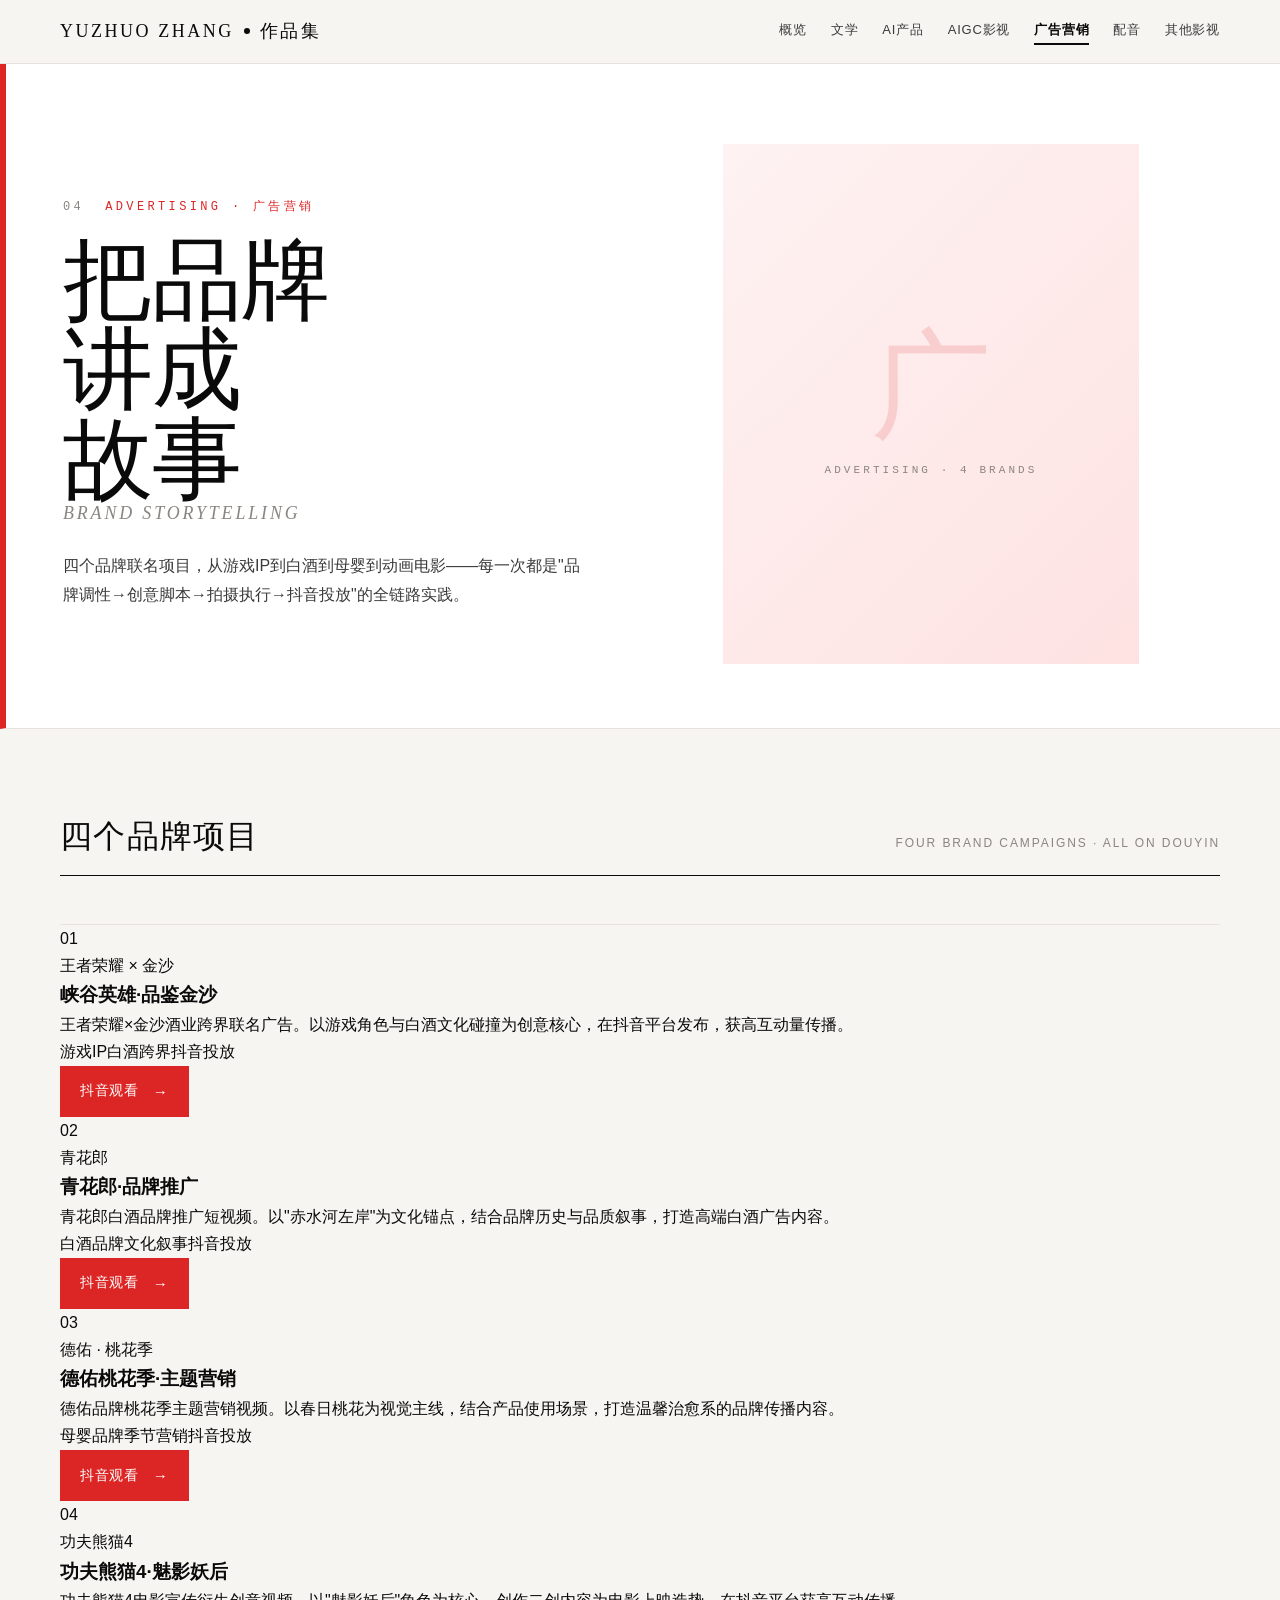
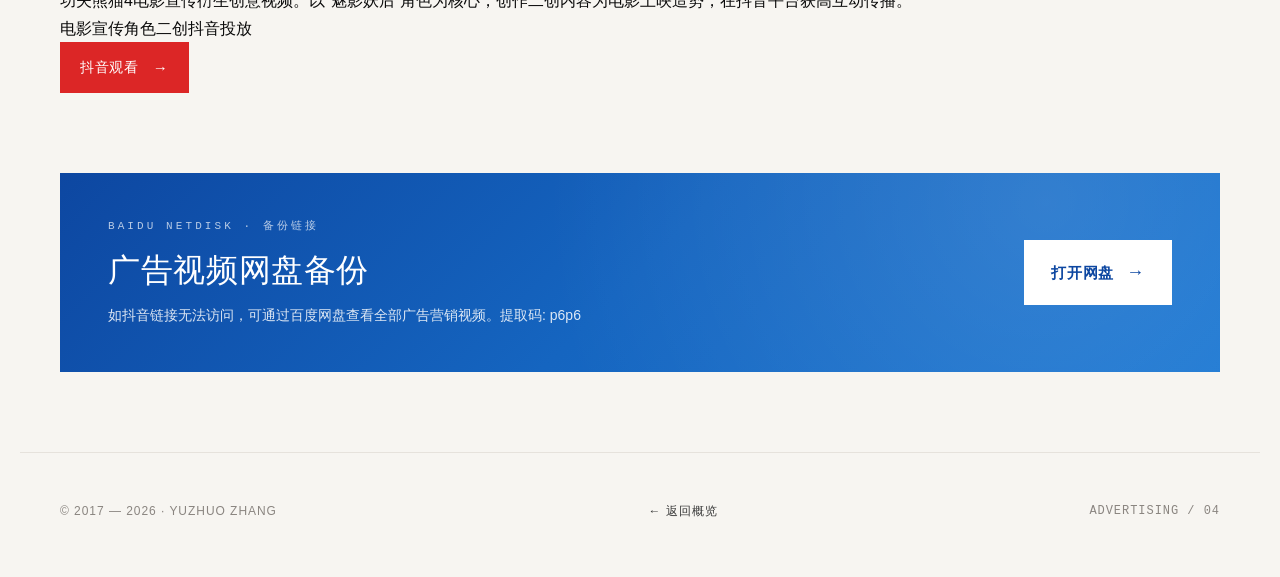
==== advertising.html @ d8e66ccd "重构作品集为纯静态HTML站点 - 替换Next.js项目为7个自包含静态HTML页面 - 新增文学作品页面（线上原缺失） - 新增自媒体矩阵展示（抖音/B站数据） - 所有视频作品链接替换为百度网盘" ====
<!DOCTYPE html>
<html lang="zh-CN">
<head>
<meta charset="UTF-8">
<meta name="viewport" content="width=device-width,initial-scale=1.0">
<title>广告营销 · 张语酌作品集</title>
<link rel="stylesheet" href="css/style.css">
</head>
<body>

<nav class="top">
  <div class="nav-inner">
    <div class="brand">YUZHUO ZHANG<span class="dot"></span>作品集</div>
    <div class="nav-links">
      <a href="index.html">概览</a>
      <a href="literature.html">文学</a>
      <a href="ai-products.html">AI产品</a>
      <a href="aigc-films.html">AIGC影视</a>
      <a href="advertising.html" class="active">广告营销</a>
      <a href="dubbing.html">配音</a>
      <a href="other-films.html">其他影视</a>
    </div>
  </div>
</nav>

<header class="hero sub" style="border-left:6px solid var(--c-ad)">
  <div class="hero-inner">
    <div>
      <div class="hero-cat" style="color:var(--c-ad)"><span style="color:var(--mute)">04</span> &nbsp;ADVERTISING · 广告营销</div>
      <h1>把品牌<br>讲成<br>故事<span class="en">Brand Storytelling</span></h1>
      <p class="sub-text">四个品牌联名项目，从游戏IP到白酒到母婴到动画电影——每一次都是"品牌调性&rarr;创意脚本&rarr;拍摄执行&rarr;抖音投放"的全链路实践。</p>
    </div>
    <div class="hero-visual reveal" style="background:linear-gradient(135deg,#fef2f2,#fee2e2);display:flex;align-items:center;justify-content:center">
      <div style="text-align:center">
        <div style="font-family:var(--serif);font-size:120px;line-height:1;color:rgba(220,38,38,.15);font-weight:400">广</div>
        <div style="font-family:var(--mono);font-size:11px;letter-spacing:.28em;color:var(--mute);margin-top:14px">ADVERTISING · 4 BRANDS</div>
      </div>
    </div>
  </div>
</header>

<section>
  <div class="sec-head reveal"><h2>四个品牌项目</h2><span class="label">Four Brand Campaigns · All on Douyin</span></div>

  <div class="ads">
    <article class="ad-card reveal">
      <div class="ad-num">01</div>
      <div class="ad-brand">王者荣耀 &times; 金沙</div>
      <h3>峡谷英雄·品鉴金沙</h3>
      <p class="desc">王者荣耀×金沙酒业跨界联名广告。以游戏角色与白酒文化碰撞为创意核心，在抖音平台发布，获高互动量传播。</p>
      <div class="tags"><span class="tag">游戏IP</span><span class="tag">白酒跨界</span><span class="tag">抖音投放</span></div>
      <a class="btn-watch" style="background:var(--c-ad)" href="https://v.douyin.com/lTHdH1zyWJM/" target="_blank" rel="noopener">
        <span>抖音观看</span><span class="arr">&rarr;</span>
      </a>
    </article>

    <article class="ad-card reveal">
      <div class="ad-num">02</div>
      <div class="ad-brand">青花郎</div>
      <h3>青花郎·品牌推广</h3>
      <p class="desc">青花郎白酒品牌推广短视频。以"赤水河左岸"为文化锚点，结合品牌历史与品质叙事，打造高端白酒广告内容。</p>
      <div class="tags"><span class="tag">白酒品牌</span><span class="tag">文化叙事</span><span class="tag">抖音投放</span></div>
      <a class="btn-watch" style="background:var(--c-ad)" href="https://v.douyin.com/PAhCuUpgt7A/" target="_blank" rel="noopener">
        <span>抖音观看</span><span class="arr">&rarr;</span>
      </a>
    </article>

    <article class="ad-card reveal">
      <div class="ad-num">03</div>
      <div class="ad-brand">德佑 · 桃花季</div>
      <h3>德佑桃花季·主题营销</h3>
      <p class="desc">德佑品牌桃花季主题营销视频。以春日桃花为视觉主线，结合产品使用场景，打造温馨治愈系的品牌传播内容。</p>
      <div class="tags"><span class="tag">母婴品牌</span><span class="tag">季节营销</span><span class="tag">抖音投放</span></div>
      <a class="btn-watch" style="background:var(--c-ad)" href="https://v.douyin.com/oVFIqJ6Lesk/" target="_blank" rel="noopener">
        <span>抖音观看</span><span class="arr">&rarr;</span>
      </a>
    </article>

    <article class="ad-card reveal">
      <div class="ad-num">04</div>
      <div class="ad-brand">功夫熊猫4</div>
      <h3>功夫熊猫4·魅影妖后</h3>
      <p class="desc">功夫熊猫4电影宣传衍生创意视频。以"魅影妖后"角色为核心，创作二创内容为电影上映造势，在抖音平台获高互动传播。</p>
      <div class="tags"><span class="tag">电影宣传</span><span class="tag">角色二创</span><span class="tag">抖音投放</span></div>
      <a class="btn-watch" style="background:var(--c-ad)" href="https://v.douyin.com/1RhZTR5iCUc/" target="_blank" rel="noopener">
        <span>抖音观看</span><span class="arr">&rarr;</span>
      </a>
    </article>
  </div>
</section>

<section style="padding-top:0">
  <div class="netdisk-card reveal">
    <div class="nd-info">
      <div class="nd-eyebrow">BAIDU NETDISK · 备份链接</div>
      <h3>广告视频网盘备份</h3>
      <p>如抖音链接无法访问，可通过百度网盘查看全部广告营销视频。提取码: p6p6</p>
    </div>
    <div class="nd-actions">
      <a class="btn-netdisk" href="https://pan.baidu.com/s/15EOF1JKsjCaMnwmV0i0VhA?pwd=p6p6" target="_blank" rel="noopener">
        <span>打开网盘</span><span class="arr">&rarr;</span>
      </a>
    </div>
  </div>
</section>

<footer>
  <div>&copy; 2017 — 2026 · YUZHUO ZHANG</div>
  <a class="back" href="index.html">&larr; 返回概览</a>
  <div class="r">ADVERTISING / 04</div>
</footer>

<script src="js/main.js"></script>
</body>
</html>
---- css/style.css ----
:root{
  --ink:#0a0a0a;--ink-soft:#3a3a3a;--mute:#8a8580;--line:#e6e2dc;--bg:#f7f5f1;--paper:#ffffff;
  --serif:"Songti SC","STSongti-SC-Regular","Songti TC","Noto Serif CJK SC",Georgia,"Times New Roman",serif;
  --sans:-apple-system,BlinkMacSystemFont,"PingFang SC","Helvetica Neue","Microsoft YaHei",sans-serif;
  --mono:"SF Mono",ui-monospace,Menlo,Consolas,monospace;
  --c-lit:#b4452f;--c-ai:#1d4ed8;--c-aigc:#7c3aed;--c-ad:#dc2626;--c-dub:#ea580c;--c-other:#0f766e;
  --netdisk:#1565c0;
}
*{margin:0;padding:0;box-sizing:border-box}
html{scroll-behavior:smooth}
body{font-family:var(--sans);background:var(--bg);color:var(--ink);line-height:1.7;-webkit-font-smoothing:antialiased;overflow-x:hidden}
img{display:block;max-width:100%;height:auto}
a{color:inherit;text-decoration:none;transition:opacity .2s}
a:hover{opacity:.75}
::selection{background:var(--ink);color:var(--bg)}

/* NAV */
nav.top{position:sticky;top:0;z-index:50;background:rgba(247,245,241,.92);backdrop-filter:saturate(160%) blur(14px);-webkit-backdrop-filter:saturate(160%) blur(14px);border-bottom:1px solid var(--line)}
.nav-inner{max-width:1240px;margin:0 auto;padding:16px 40px;display:flex;align-items:center;justify-content:space-between}
.brand{font-family:var(--serif);font-size:18px;letter-spacing:.14em;white-space:nowrap}
.brand .dot{display:inline-block;width:6px;height:6px;background:var(--ink);border-radius:50%;margin:0 10px 3px;vertical-align:middle}
.nav-links{display:flex;gap:24px}
.nav-links a{font-size:13px;letter-spacing:.06em;color:var(--ink-soft);transition:color .25s;position:relative;padding-bottom:2px}
.nav-links a:hover{color:var(--ink);opacity:1}
.nav-links a.active{color:var(--ink);font-weight:600}
.nav-links a.active::after{content:"";position:absolute;bottom:-2px;left:0;right:0;height:2px;background:var(--ink)}

/* HERO */
.hero{position:relative;border-bottom:1px solid var(--line);overflow:hidden}
.hero-inner{max-width:1240px;margin:0 auto;padding:100px 40px 90px;display:grid;grid-template-columns:1.2fr 1fr;gap:60px;align-items:end}
.hero-title{font-family:var(--serif);font-weight:400;font-size:clamp(56px,8vw,128px);line-height:.95;letter-spacing:-.01em;color:var(--ink)}
.hero-title .en{display:block;font-family:Georgia,serif;font-style:italic;font-weight:300;font-size:.22em;letter-spacing:.14em;color:var(--mute);margin-bottom:24px;text-transform:uppercase}
.hero-meta{font-size:14px;color:var(--ink-soft);border-top:1px solid var(--ink);padding-top:20px}
.hero-meta .row{display:flex;justify-content:space-between;padding:8px 0;border-bottom:1px solid var(--line)}
.hero-meta .row span:first-child{color:var(--mute);letter-spacing:.1em;font-size:12px;text-transform:uppercase}
.hero-meta .row span:last-child{font-family:var(--mono);font-size:13px}

/* Sub-page hero */
.hero.sub{background:var(--paper)}
.hero.sub .hero-inner{padding:80px 40px 64px;align-items:center}
.hero-cat{font-family:var(--mono);font-size:12px;letter-spacing:.28em;margin-bottom:18px;text-transform:uppercase}
.hero.sub h1{font-family:var(--serif);font-weight:400;font-size:clamp(48px,7vw,108px);line-height:1;letter-spacing:-.01em}
.hero.sub h1 .en{display:block;font-family:Georgia,serif;font-style:italic;font-weight:300;font-size:.2em;letter-spacing:.16em;color:var(--mute);margin-bottom:28px;text-transform:uppercase}
.hero.sub .sub-text{margin-top:20px;max-width:520px;font-size:16px;color:var(--ink-soft);line-height:1.85}
.hero-visual{position:relative;overflow:hidden;background:#000;aspect-ratio:4/5;max-height:520px}
.hero-visual img{width:100%;height:100%;object-fit:cover}

/* SECTION */
section{max-width:1240px;margin:0 auto;padding:80px 40px}
.sec-head{display:flex;align-items:baseline;justify-content:space-between;border-bottom:1px solid var(--ink);padding-bottom:12px;margin-bottom:48px}
.sec-head h2{font-family:var(--serif);font-size:32px;font-weight:400;letter-spacing:.04em}
.sec-head .label{font-size:12px;letter-spacing:.16em;color:var(--mute);text-transform:uppercase}

/* TILES */
.tiles{display:grid;grid-template-columns:repeat(3,1fr);gap:28px}
.tile{position:relative;display:block;overflow:hidden;background:var(--paper);border:1px solid var(--line);transition:transform .4s cubic-bezier(.2,.7,.2,1),box-shadow .4s}
.tile:hover{transform:translateY(-5px);box-shadow:0 16px 40px -16px rgba(0,0,0,.15);opacity:1}
.tile .thumb{aspect-ratio:4/5;overflow:hidden;background:#eee;position:relative}
.tile .thumb img{width:100%;height:100%;object-fit:cover;transition:transform .6s cubic-bezier(.2,.7,.2,1)}
.tile:hover .thumb img{transform:scale(1.05)}
.tile .thumb.typo{display:flex;align-items:center;justify-content:center}
.tile .thumb.typo .glyph{font-family:var(--serif);font-size:160px;line-height:1;color:rgba(0,0,0,.06);position:absolute;font-weight:400}
.tile .info{padding:22px 20px 24px}
.tile .num{font-family:var(--mono);font-size:11px;letter-spacing:.18em;color:var(--mute);margin-bottom:12px}
.tile h3{font-family:var(--serif);font-size:24px;font-weight:400;margin-bottom:6px;letter-spacing:.03em}
.tile .sub-text{font-size:13px;color:var(--ink-soft)}
.tile .arrow{position:absolute;bottom:18px;right:18px;font-size:20px;color:var(--ink);opacity:0;transform:translateX(-6px);transition:all .3s}
.tile:hover .arrow{opacity:1;transform:translateX(0)}
.tile[data-c="lit"] .info{border-top:2px solid var(--c-lit)}
.tile[data-c="ai"] .info{border-top:2px solid var(--c-ai)}
.tile[data-c="aigc"] .info{border-top:2px solid var(--c-aigc)}
.tile[data-c="ad"] .info{border-top:2px solid var(--c-ad)}
.tile[data-c="dub"] .info{border-top:2px solid var(--c-dub)}
.tile[data-c="other"] .info{border-top:2px solid var(--c-other)}
.tile[data-c="lit"] .num{color:var(--c-lit)}
.tile[data-c="ai"] .num{color:var(--c-ai)}
.tile[data-c="aigc"] .num{color:var(--c-aigc)}
.tile[data-c="ad"] .num{color:var(--c-ad)}
.tile[data-c="dub"] .num{color:var(--c-dub)}
.tile[data-c="other"] .num{color:var(--c-other)}

/* LINKS BAR */
.links-bar{border-top:1px solid var(--line);border-bottom:1px solid var(--line);background:var(--paper)}
.links-inner{max-width:1240px;margin:0 auto;padding:36px 40px;display:grid;grid-template-columns:repeat(2,1fr);gap:4px 48px}
.lk{display:flex;align-items:center;justify-content:space-between;padding:12px 0;border-bottom:1px solid var(--line);font-family:var(--mono);font-size:12px;color:var(--ink-soft);transition:color .2s}
.lk:hover{color:var(--ink);opacity:1}
.lk .name{font-family:var(--serif);font-size:16px;color:var(--ink);letter-spacing:.03em}
.lk .arr{opacity:.4}

/* NETDISK CARD */
.netdisk-card{max-width:1240px;margin:0 auto;background:linear-gradient(135deg,#0d47a1,#1565c0 50%,#1976d2);color:#fff;padding:44px 48px;display:grid;grid-template-columns:1.4fr 1fr;gap:40px;align-items:center;position:relative;overflow:hidden}
.netdisk-card::before{content:"";position:absolute;inset:0;background:radial-gradient(circle at 85% 15%,rgba(255,255,255,.12),transparent 50%);pointer-events:none}
.netdisk-card .nd-info{position:relative}
.netdisk-card .nd-eyebrow{font-family:var(--mono);font-size:11px;letter-spacing:.28em;opacity:.7;margin-bottom:16px;text-transform:uppercase}
.netdisk-card h3{font-family:var(--serif);font-size:32px;line-height:1.15;font-weight:400;margin-bottom:14px;letter-spacing:.02em}
.netdisk-card p{font-size:14px;color:rgba(255,255,255,.85);max-width:500px;line-height:1.8}
.netdisk-card .nd-code{margin-top:18px;display:inline-block;font-family:var(--mono);font-size:14px;background:rgba(255,255,255,.12);padding:10px 16px;border:1px solid rgba(255,255,255,.25);letter-spacing:.06em}
.netdisk-card .nd-actions{display:flex;flex-direction:column;gap:12px;align-items:flex-end;position:relative}
.btn-netdisk{display:inline-flex;align-items:center;gap:12px;background:#fff;color:#0d47a1;font-family:var(--sans);font-size:15px;font-weight:600;letter-spacing:.05em;padding:16px 26px;border:1px solid #fff;transition:transform .2s}
.btn-netdisk:hover{transform:translateY(-2px);opacity:1}
.btn-netdisk .arr{font-size:18px}
.netdisk-card .nd-note{font-family:var(--mono);font-size:11px;letter-spacing:.14em;color:rgba(255,255,255,.55);text-transform:uppercase;max-width:280px;text-align:right}

/* PROJECT CARDS */
.projects{display:flex;flex-direction:column;gap:60px}
.proj{display:grid;grid-template-columns:1fr 1.1fr;gap:48px;align-items:start;padding-bottom:56px;border-bottom:1px solid var(--line)}
.proj:last-child{border-bottom:0}
.proj.flip .p-info{order:2}
.proj.flip .p-media{order:1}
.p-info .ctx{font-family:var(--mono);font-size:11px;letter-spacing:.2em;text-transform:uppercase;margin-bottom:12px}
.p-info h3{font-family:var(--serif);font-size:38px;font-weight:400;line-height:1.1;margin-bottom:6px;letter-spacing:.01em}
.p-info h3 .en{display:block;font-family:Georgia,serif;font-style:italic;font-size:15px;color:var(--mute);margin-bottom:10px;letter-spacing:.06em;font-weight:300}
.p-info .meta{display:flex;flex-wrap:wrap;gap:6px 20px;margin:16px 0 20px;font-family:var(--mono);font-size:12px;color:var(--ink-soft);letter-spacing:.06em}
.p-info .meta span::before{content:"|";margin-right:10px;color:var(--mute);opacity:.5}
.p-info .meta span:first-child::before{content:"";margin-right:0}
.p-info .desc{font-size:15px;color:var(--ink-soft);margin-top:10px;max-width:520px}
.p-info .tags{display:flex;flex-wrap:wrap;gap:8px;margin-top:18px}
.p-info .tag{font-family:var(--mono);font-size:11px;letter-spacing:.1em;padding:5px 10px;border:1px solid var(--line);color:var(--ink-soft);text-transform:uppercase}
.p-media{position:relative;overflow:hidden;background:#1a1a1a;aspect-ratio:16/10}
.p-media.h-tall{aspect-ratio:3/4}
.p-media.h-43{aspect-ratio:4/3}
.p-media img{width:100%;height:100%;object-fit:cover;transition:transform .8s ease}
.p-media:hover img{transform:scale(1.03)}
.p-media .badge{position:absolute;top:12px;left:12px;background:rgba(0,0,0,.6);color:#fff;font-family:var(--mono);font-size:10px;letter-spacing:.16em;padding:5px 9px;backdrop-filter:blur(6px)}

/* GALLERY */
.gallery{display:grid;grid-template-columns:repeat(3,1fr);gap:12px}
.gallery .g{position:relative;overflow:hidden;background:#eee;aspect-ratio:16/10}
.gallery .g.tall{aspect-ratio:3/4}
.gallery .g.wide{grid-column:span 2}
.gallery .g img{width:100%;height:100%;object-fit:cover;transition:transform .6s ease}
.gallery .g:hover img{transform:scale(1.04)}
.gallery .g .cap{position:absolute;left:0;right:0;bottom:0;padding:10px 12px;background:linear-gradient(transparent,rgba(0,0,0,.75));color:#fff;font-family:var(--mono);font-size:11px;letter-spacing:.1em;opacity:0;transition:.3s}
.gallery .g:hover .cap{opacity:1}

/* AD CARDS */
.ads{display:flex;flex-direction:column;gap:0;border-top:1px solid var(--line)}
.ad{display:grid;grid-template-columns:1.2fr 1fr;gap:0;border-bottom:1px solid var(--line);transition:background .3s;position:relative;overflow:hidden}
.ad:hover{background:var(--paper);opacity:1}
.ad.flip .a-poster{order:2}
.ad.flip .a-body{order:1}
.a-poster{position:relative;aspect-ratio:4/5;overflow:hidden;color:#fff;display:flex;align-items:flex-end;padding:32px}
.a-poster .glyph{position:absolute;inset:0;display:flex;align-items:center;justify-content:center;font-family:var(--serif);font-weight:400;letter-spacing:.06em;z-index:1}
.a-poster .glyph.bg{font-size:240px;line-height:1;color:rgba(255,255,255,.06);z-index:0}
.a-poster .meta{position:relative;z-index:2;font-family:var(--mono);font-size:11px;letter-spacing:.18em;text-transform:uppercase;color:rgba(255,255,255,.85)}
.a-body{padding:44px 44px;display:flex;flex-direction:column;justify-content:space-between;gap:24px}
.a-body .tag{font-family:var(--mono);font-size:11px;letter-spacing:.2em;text-transform:uppercase;margin-bottom:16px}
.a-body h3{font-family:var(--serif);font-size:36px;font-weight:400;line-height:1.1;letter-spacing:.02em}
.a-body h3 .en{display:block;font-family:Georgia,serif;font-style:italic;font-size:16px;color:var(--mute);margin-bottom:8px;letter-spacing:.06em;font-weight:300}
.a-body .role{font-size:13px;color:var(--mute);margin-top:6px;letter-spacing:.04em}
.a-body .desc{font-size:15px;color:var(--ink-soft);margin-top:16px;max-width:480px;line-height:1.85}
.a-body .actions{display:flex;align-items:center;gap:16px;margin-top:auto;padding-top:20px;border-top:1px solid var(--line)}
.btn-watch{display:inline-flex;align-items:center;gap:10px;padding:13px 20px;background:var(--ink);color:#fff;font-family:var(--sans);font-size:14px;letter-spacing:.05em;transition:all .25s}
.btn-watch:hover{opacity:1;transform:translateY(-2px)}
.btn-watch .arr{font-size:15px;margin-left:4px}
.a-body .url-text{font-family:var(--mono);font-size:11px;color:var(--mute);word-break:break-all;flex:1}

/* AUDIO CARDS */
.audios{display:grid;grid-template-columns:repeat(2,1fr);gap:28px}
.audio{position:relative;background:var(--paper);border:1px solid var(--line);overflow:hidden;transition:all .3s}
.audio:hover{transform:translateY(-4px);box-shadow:0 18px 44px -18px rgba(0,0,0,.15);opacity:1}
.audio .cover{position:relative;aspect-ratio:1/1;overflow:hidden;color:#fff;padding:32px;display:flex;flex-direction:column;justify-content:space-between}
.audio .cover::before{content:"";position:absolute;inset:0}
.audio .cover>*{position:relative;z-index:2}
.audio .cover .play{position:absolute;right:20px;bottom:20px;width:56px;height:56px;border-radius:50%;background:#fff;color:#000;display:flex;align-items:center;justify-content:center;font-size:20px;z-index:3;transition:all .25s}
.audio:hover .cover .play{transform:scale(1.1)}
.audio .cover .genre{font-family:var(--mono);font-size:11px;letter-spacing:.2em;text-transform:uppercase;color:rgba(255,255,255,.7)}
.audio .cover h3{font-family:var(--serif);font-size:36px;font-weight:400;line-height:1.05;letter-spacing:.04em;margin-top:auto;text-shadow:0 2px 12px rgba(0,0,0,.4)}
.audio .cover .by{margin-top:12px;font-family:var(--mono);font-size:11px;letter-spacing:.18em;color:rgba(255,255,255,.65);text-transform:uppercase}
.audio .meta-body{padding:24px 28px 28px}
.audio .meta-body .tag{font-family:var(--mono);font-size:11px;letter-spacing:.2em;text-transform:uppercase;margin-bottom:8px}
.audio .meta-body p{font-size:14px;color:var(--ink-soft);line-height:1.8;margin-bottom:16px}
.audio .meta-body .stats{display:flex;gap:24px;padding-top:16px;border-top:1px solid var(--line)}
.audio .meta-body .stats .s span{display:block;font-family:var(--mono);font-size:10px;letter-spacing:.16em;color:var(--mute);text-transform:uppercase;margin-bottom:3px}
.audio .meta-body .stats .s b{font-family:var(--serif);font-size:18px;font-weight:400;color:var(--ink)}
.audio .meta-body .actions{display:flex;align-items:center;gap:12px;margin-top:18px}
.btn-listen{display:inline-flex;align-items:center;gap:10px;padding:11px 18px;background:var(--ink);color:#fff;font-size:13px;letter-spacing:.05em;transition:all .25s}
.btn-listen:hover{opacity:1;transform:translateY(-2px)}
.btn-listen .arr{margin-left:4px}

/* FILM CARDS */
.films{display:grid;grid-template-columns:repeat(3,1fr);gap:24px}
.film{position:relative;background:var(--paper);border:1px solid var(--line);overflow:hidden;transition:all .3s;display:flex;flex-direction:column}
.film:hover{transform:translateY(-4px);box-shadow:0 18px 44px -18px rgba(0,0,0,.15);opacity:1}
.film .poster{position:relative;aspect-ratio:3/4;overflow:hidden;color:#fff;padding:24px;display:flex;flex-direction:column;justify-content:flex-end}
.film .poster::before{content:"";position:absolute;inset:0}
.film .poster>*{position:relative;z-index:2}
.film .poster .badge{position:absolute;top:16px;left:16px;font-family:var(--mono);font-size:10px;letter-spacing:.18em;background:rgba(255,255,255,.15);backdrop-filter:blur(6px);padding:5px 9px;text-transform:uppercase;z-index:3}
.film .poster .glyph{position:absolute;right:-8px;top:-24px;font-family:var(--serif);font-size:180px;line-height:1;color:rgba(255,255,255,.06);font-weight:400;z-index:1}
.film .poster .role{font-family:var(--mono);font-size:11px;letter-spacing:.2em;color:rgba(255,255,255,.8);text-transform:uppercase;margin-bottom:8px}
.film .poster h3{font-family:var(--serif);font-size:30px;font-weight:400;line-height:1.1;letter-spacing:.03em;text-shadow:0 2px 12px rgba(0,0,0,.4)}
.film .poster h3 .en{display:block;font-family:Georgia,serif;font-style:italic;font-size:13px;color:rgba(255,255,255,.7);margin-bottom:6px;letter-spacing:.06em;font-weight:300}
.film .info{padding:18px 24px 22px;flex:1;display:flex;flex-direction:column;justify-content:space-between;gap:14px}
.film .info .tag{font-family:var(--mono);font-size:11px;letter-spacing:.2em;text-transform:uppercase}
.film .info p{font-size:14px;color:var(--ink-soft);line-height:1.75;margin-top:8px}
.film .actions{display:flex;align-items:center;gap:10px;padding-top:14px;border-top:1px solid var(--line)}

/* LITERATURE LIST */
.lit-list{display:grid;grid-template-columns:repeat(2,1fr);gap:20px}
.lit-item{display:grid;grid-template-columns:100px 1fr;gap:20px;padding:24px;background:var(--paper);border:1px solid var(--line);transition:all .3s}
.lit-item:hover{box-shadow:0 12px 32px -16px rgba(0,0,0,.12);opacity:1}
.lit-item .lit-img{width:100px;height:130px;object-fit:cover;background:#eee}
.lit-item .lit-info .pub{font-family:var(--mono);font-size:11px;letter-spacing:.14em;color:var(--c-lit);text-transform:uppercase;margin-bottom:8px}
.lit-item .lit-info h3{font-family:var(--serif);font-size:22px;font-weight:400;line-height:1.2;margin-bottom:8px}
.lit-item .lit-info .meta{font-size:13px;color:var(--mute);line-height:1.6}
.lit-item.text-only{grid-template-columns:1fr;align-items:center}
.lit-item.text-only .lit-info{padding-left:0}

/* SELF-MEDIA */
.media-grid{display:grid;grid-template-columns:repeat(2,1fr);gap:28px}
.media-card{background:var(--paper);border:1px solid var(--line);padding:36px 32px;transition:all .3s}
.media-card:hover{box-shadow:0 16px 40px -16px rgba(0,0,0,.12);opacity:1}
.media-card .platform{font-family:var(--mono);font-size:12px;letter-spacing:.18em;color:var(--mute);text-transform:uppercase;margin-bottom:12px}
.media-card h3{font-family:var(--serif);font-size:28px;font-weight:400;margin-bottom:8px}
.media-card .handle{font-family:var(--mono);font-size:13px;color:var(--ink-soft);margin-bottom:16px}
.media-card .stats{display:flex;gap:32px;margin-top:20px;padding-top:20px;border-top:1px solid var(--line)}
.media-card .stats .s span{display:block;font-family:var(--mono);font-size:10px;letter-spacing:.16em;color:var(--mute);text-transform:uppercase;margin-bottom:4px}
.media-card .stats .s b{font-family:var(--serif);font-size:24px;font-weight:400;color:var(--ink)}

/* FOOTER */
footer{max-width:1240px;margin:0 auto;padding:48px 40px 56px;display:flex;justify-content:space-between;align-items:center;font-size:12px;color:var(--mute);letter-spacing:.08em;border-top:1px solid var(--line)}
footer .r{font-family:var(--mono)}
footer .back{color:var(--ink-soft)}
footer .back:hover{opacity:1;color:var(--ink)}

/* REVEAL */
.reveal{opacity:0;transform:translateY(16px);transition:opacity .7s ease,transform .7s cubic-bezier(.2,.7,.2,1)}
.reveal.in{opacity:1;transform:none}

/* RESPONSIVE */
@media(max-width:980px){
  .hero-inner{grid-template-columns:1fr;gap:32px;padding:60px 24px 56px}
  .hero.sub .hero-inner{padding:56px 24px 48px}
  .tiles{grid-template-columns:repeat(2,1fr)}
  .links-inner{grid-template-columns:1fr;padding:28px 24px}
  .projects,.proj,.proj.flip{grid-template-columns:1fr}
  .proj.flip .p-info{order:1}
  .proj.flip .p-media{order:2}
  .gallery{grid-template-columns:repeat(2,1fr)}
  .gallery .g.wide{grid-column:span 2}
  .ads,.ad,.ad.flip{grid-template-columns:1fr}
  .ad.flip .a-poster{order:1}
  .ad.flip .a-body{order:2}
  .a-body{padding:28px 24px}
  .audios{grid-template-columns:1fr}
  .films{grid-template-columns:1fr}
  .lit-list{grid-template-columns:1fr}
  .media-grid{grid-template-columns:1fr}
  .netdisk-card{grid-template-columns:1fr;padding:32px 24px;gap:24px}
  .netdisk-card .nd-actions{align-items:flex-start}
  section{padding:56px 24px}
  .nav-inner{padding:12px 20px}
  .nav-links{display:none}
  .p-info h3{font-size:28px}
  .a-body h3{font-size:28px}
  .film .poster h3{font-size:24px}
  .hero-title{font-size:48px}
  .hero.sub h1{font-size:42px}
}
@media(max-width:560px){
  .tiles{grid-template-columns:1fr}
  .gallery{grid-template-columns:1fr}
  .gallery .g.wide{grid-column:span 1}
}
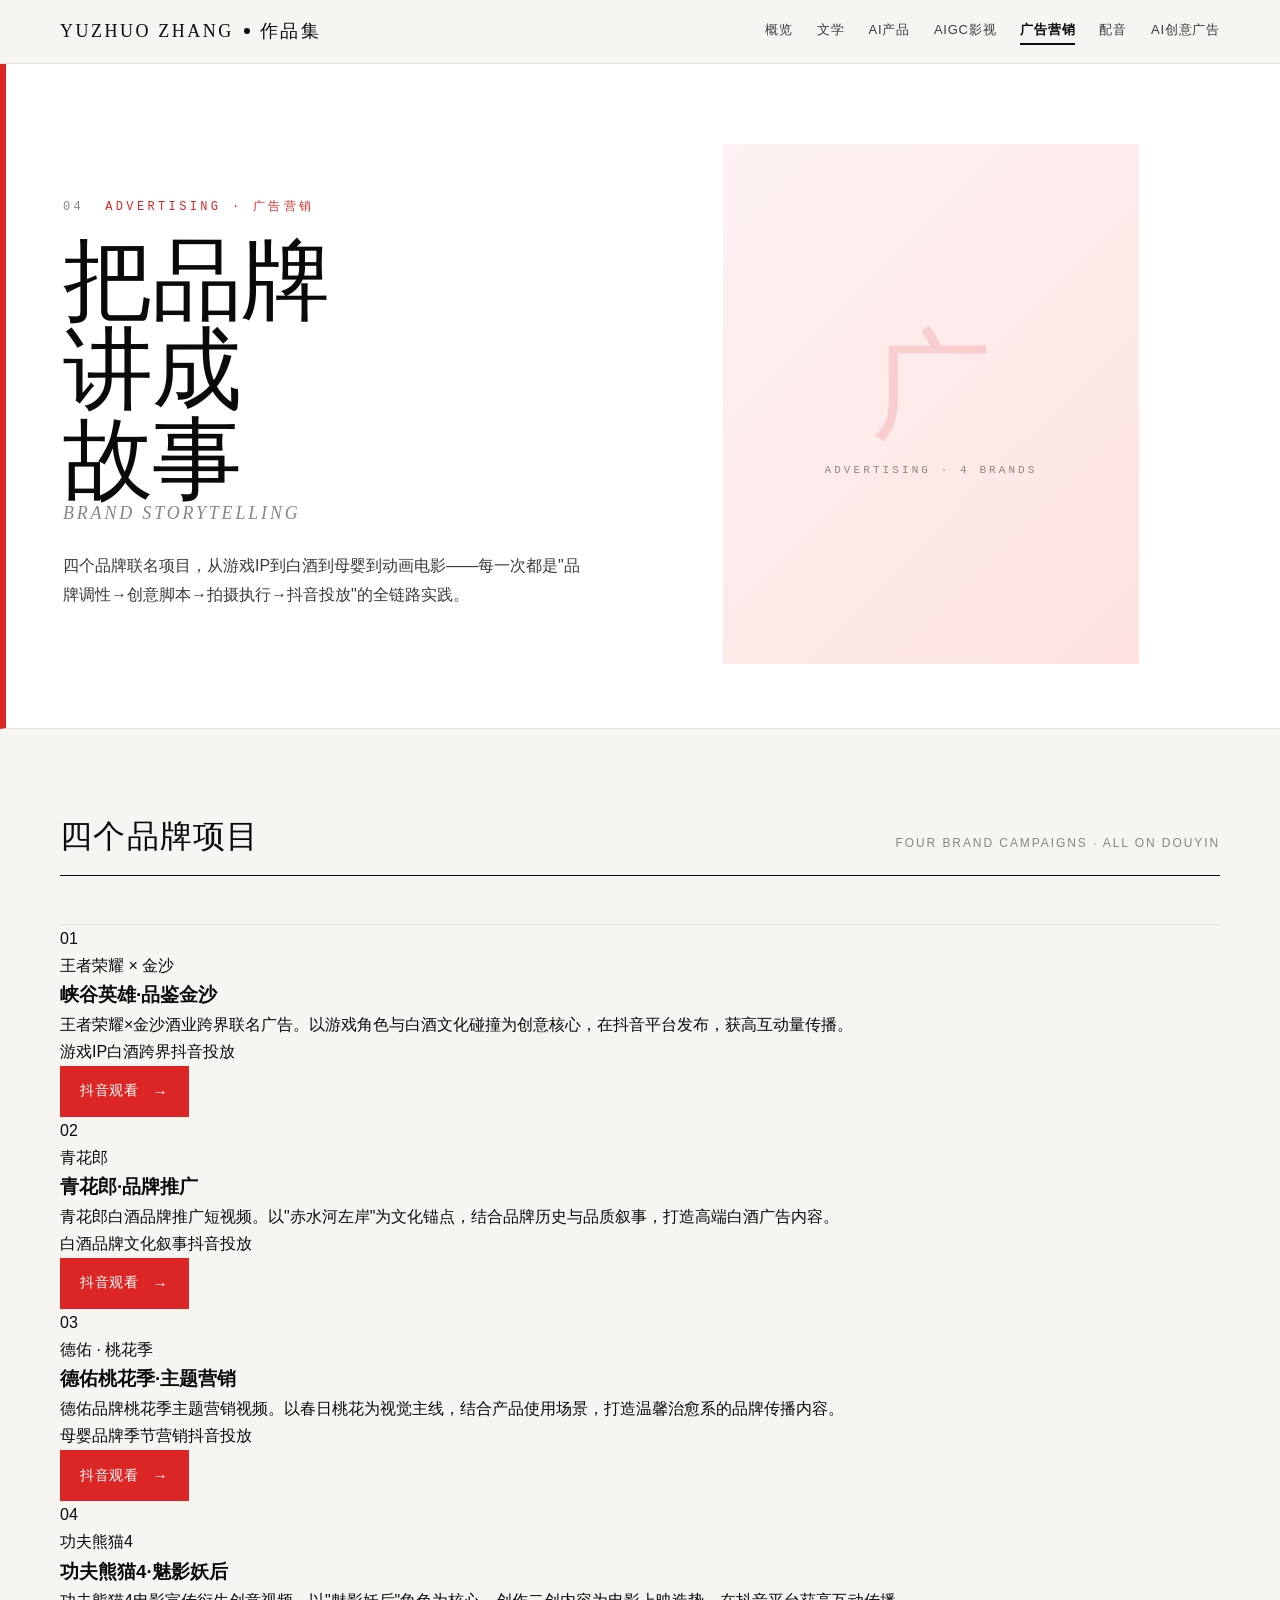
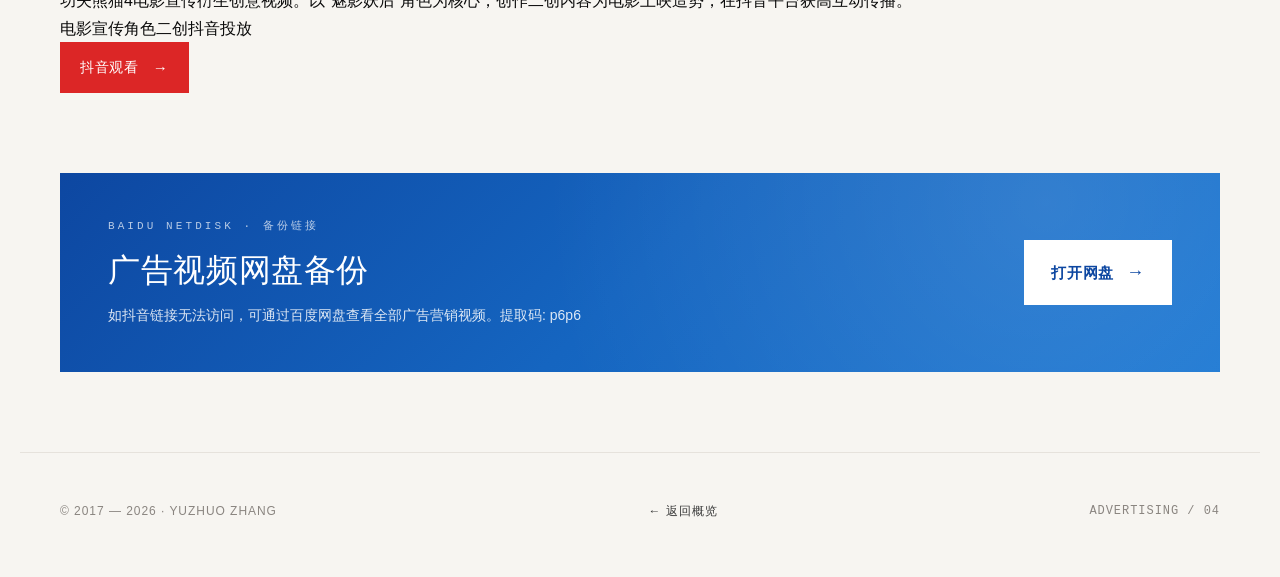
==== commit bd3a0745: "替换其他影视为AI创意广告栏目 - 删除other-films.html（丽痕/您一直在这里/功夫熊猫4二创） - 新建ai-creative-ads.html，展示Dating App创意广告Dem" ====
--- a/advertising.html
+++ b/advertising.html
@@ -18,7 +18,7 @@
       <a href="aigc-films.html">AIGC影视</a>
       <a href="advertising.html" class="active">广告营销</a>
       <a href="dubbing.html">配音</a>
-      <a href="other-films.html">其他影视</a>
+      <a href="ai-creative-ads.html">AI创意广告</a>
     </div>
   </div>
 </nav>
